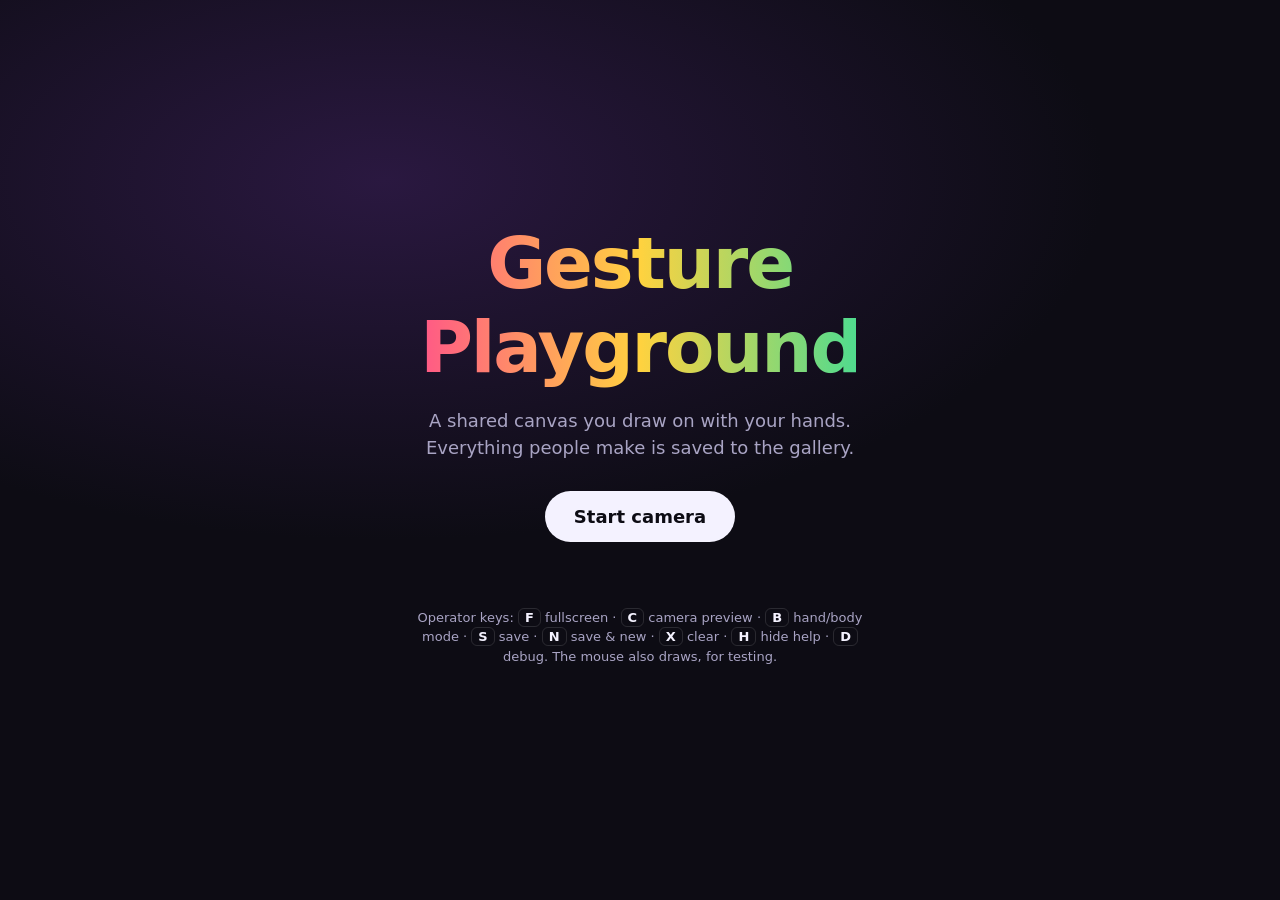
==== index.html @ fc292bc7 "Gesture drawing playground prototype Webcam hand and body tracking with MediaPipe, a p5.js wall canv" ====
<!doctype html>
<html lang="en">
<head>
<meta charset="utf-8">
<meta name="viewport" content="width=device-width,initial-scale=1">
<title>Gesture Playground</title>
<link rel="stylesheet" href="css/style.css">
</head>
<body data-mode="hands">
  <div id="stage"></div>
  <video id="cam" playsinline muted></video>
  <div id="flash"></div>

  <header class="hud top">
    <div class="brand">gesture playground <span>draw anywhere with your hands</span></div>
    <div class="right">
      <div class="seg">
        <button data-mode-btn="hands">✋ Hands</button>
        <button data-mode-btn="body">🕺 Body</button>
      </div>
      <a class="btn" href="gallery.html" target="_blank">Gallery ↗</a>
    </div>
  </header>

  <footer class="hud bottom help">
    <ul class="legend hands-only">
      <li><b>🤏</b>pinch to draw</li>
      <li><b>☝️</b>point to aim</li>
      <li><b>✋</b>open palm erases</li>
      <li><b>✊</b>fist moves the canvas</li>
      <li><b>✌️</b>next colour</li>
      <li><b>🤘</b>next brush</li>
      <li><b>👍</b>hold to save</li>
      <li><b>✋✋</b>hold both to start fresh</li>
      <li class="z"><b>↕</b>closer to the camera = thicker line</li>
    </ul>
    <ul class="legend body-only">
      <li><b>🙋</b>raise a hand above your hip to paint with it</li>
      <li><b>🙌</b>both hands over your head for sparkles</li>
      <li><b>⇆</b>step closer for a thicker brush</li>
    </ul>
    <div id="status">starting camera…</div>
  </footer>

  <div id="toast"></div>

  <div id="intro">
    <div class="card">
      <h1>Gesture Playground</h1>
      <p>A shared canvas you draw on with your hands. Everything people make is saved to the gallery.</p>
      <button id="start" class="primary">Start camera</button>
      <p id="err"></p>
      <p class="keys">Operator keys: <kbd>F</kbd> fullscreen · <kbd>C</kbd> camera preview · <kbd>B</kbd> hand/body mode · <kbd>S</kbd> save · <kbd>N</kbd> save &amp; new · <kbd>X</kbd> clear · <kbd>H</kbd> hide help · <kbd>D</kbd> debug. The mouse also draws, for testing.</p>
    </div>
  </div>

  <script src="vendor/p5.min.js"></script>
  <script type="module" src="js/app.js"></script>
</body>
</html>
---- css/style.css ----
:root {
  --bg: #0d0c14;
  --panel: rgba(20, 18, 32, 0.72);
  --line: rgba(255, 255, 255, 0.12);
  --text: #f4f2ff;
  --muted: #a9a4c4;
  --pink: #ff4d8d;
  --yellow: #ffd23f;
  --green: #3ddc97;
  --font: ui-rounded, "SF Pro Rounded", system-ui, -apple-system, "Segoe UI", sans-serif;
}
* { box-sizing: border-box; }
html, body { margin: 0; height: 100%; background: var(--bg); color: var(--text); font-family: var(--font); overflow: hidden; }
#stage, #stage canvas { position: fixed; inset: 0; display: block; }
#cam { position: absolute; width: 1px; height: 1px; opacity: 0; pointer-events: none; }

.hud { position: fixed; left: 0; right: 0; padding: 18px 24px; display: flex; align-items: center; gap: 16px; pointer-events: none; z-index: 2; }
.hud.top { top: 0; justify-content: space-between; }
.hud.bottom { bottom: 0; align-items: flex-end; justify-content: space-between; padding-right: 340px; }
.hud .right { display: flex; gap: 10px; pointer-events: auto; }
.brand { font-weight: 800; font-size: 20px; letter-spacing: -0.01em; }
.brand span { font-weight: 500; color: var(--muted); font-size: 14px; margin-left: 10px; }

.btn, .seg button, .primary {
  font: inherit; font-weight: 700; font-size: 14px; color: var(--text); text-decoration: none; cursor: pointer;
  background: var(--panel); border: 1px solid var(--line); border-radius: 999px; padding: 8px 14px; backdrop-filter: blur(10px);
}
.seg { display: flex; background: var(--panel); border: 1px solid var(--line); border-radius: 999px; padding: 3px; }
.seg button { border: 0; background: transparent; padding: 6px 12px; color: var(--muted); }
body[data-mode="hands"] [data-mode-btn="hands"], body[data-mode="body"] [data-mode-btn="body"] { background: var(--text); color: var(--bg); }

.legend { list-style: none; margin: 0; padding: 0; display: flex; flex-wrap: wrap; gap: 8px; max-width: 980px; }
.legend li { background: var(--panel); border: 1px solid var(--line); border-radius: 999px; padding: 7px 14px 7px 8px; font-size: 15px; font-weight: 600; display: flex; align-items: center; gap: 8px; backdrop-filter: blur(10px); }
.legend li b { font-size: 20px; line-height: 1; }
.legend li.z { color: var(--muted); }
body[data-mode="hands"] .body-only, body[data-mode="body"] .hands-only { display: none; }
body.hide-help .help .legend { display: none; }
#status { color: var(--muted); font-size: 12px; font-variant-numeric: tabular-nums; white-space: nowrap; position: fixed; right: 24px; top: 64px; }

#toast {
  position: fixed; left: 50%; top: 80px; transform: translate(-50%, -20px); opacity: 0; transition: .25s ease;
  background: var(--text); color: var(--bg); font-weight: 800; font-size: 20px; padding: 12px 22px; border-radius: 999px; z-index: 5; pointer-events: none;
}
#toast.show { opacity: 1; transform: translate(-50%, 0); }
#flash { position: fixed; inset: 0; background: #fff; opacity: 0; pointer-events: none; z-index: 4; }
#flash.go { animation: flash .6s ease-out; }
@keyframes flash { from { opacity: .7; } to { opacity: 0; } }

#intro { position: fixed; inset: 0; display: grid; place-items: center; z-index: 10; background: radial-gradient(1200px 600px at 30% 20%, #2a1840 0%, var(--bg) 60%); }
#intro .card { max-width: 560px; padding: 40px; text-align: center; }
#intro h1 { font-size: clamp(40px, 7vw, 72px); margin: 0 0 12px; letter-spacing: -0.03em; background: linear-gradient(90deg, var(--pink), var(--yellow), var(--green)); -webkit-background-clip: text; background-clip: text; color: transparent; }
#intro p { color: var(--muted); font-size: 18px; line-height: 1.5; }
.primary { font-size: 18px; padding: 14px 28px; background: var(--text); color: var(--bg); margin: 12px 0; }
#intro.loading .primary { opacity: .6; pointer-events: none; }
#err { color: var(--pink) !important; min-height: 1em; }
.keys { font-size: 13px !important; }
kbd { font: inherit; font-weight: 700; border: 1px solid var(--line); border-radius: 6px; padding: 1px 6px; color: var(--text); }
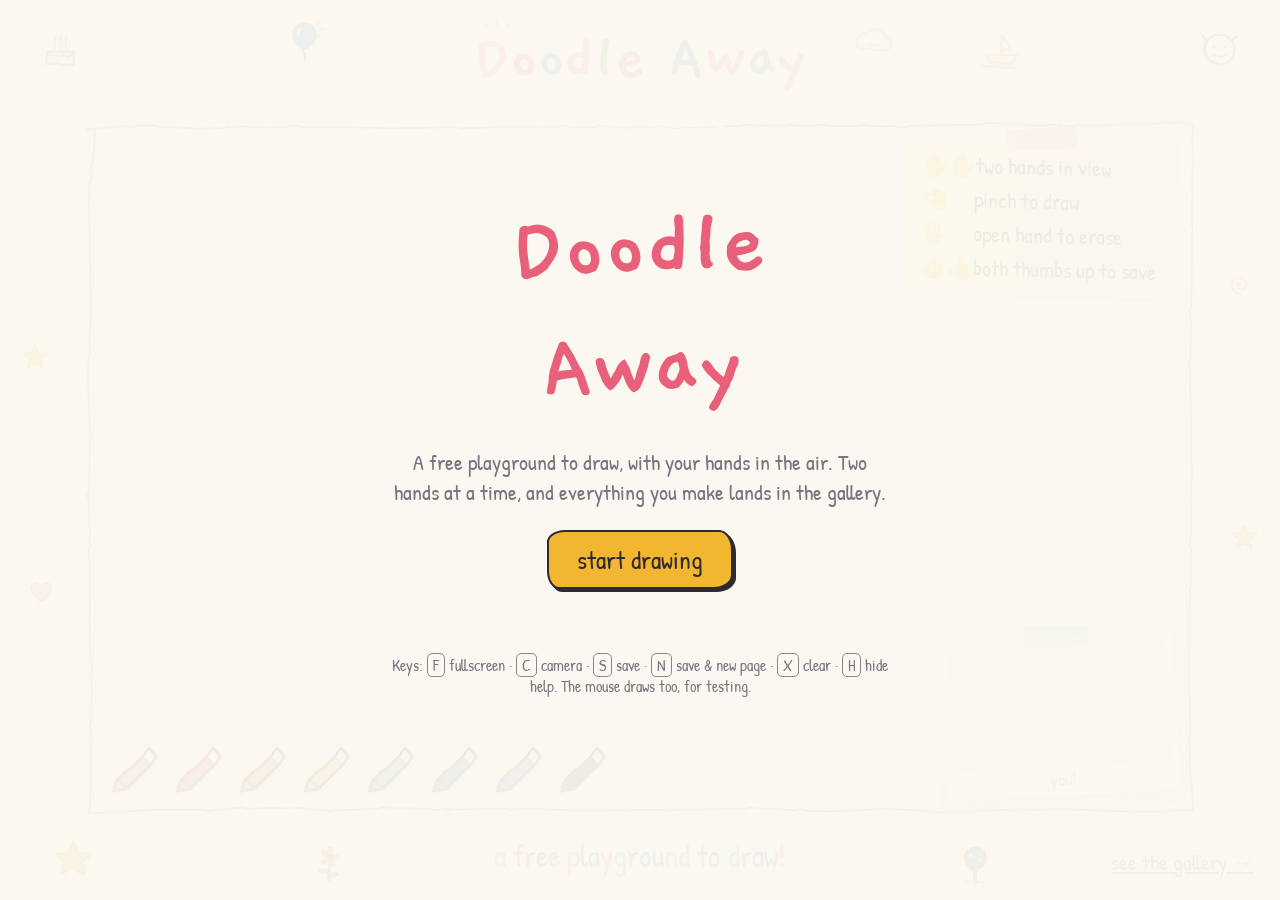
==== commit a5722716: "Doodle Away restyle: two hands only, three gestures Hand-drawn paper look from the Doodle Away sheet" ====
--- a/index.html
+++ b/index.html
@@ -3,54 +3,65 @@
 <head>
 <meta charset="utf-8">
 <meta name="viewport" content="width=device-width,initial-scale=1">
-<title>Gesture Playground</title>
+<title>Doodle Away</title>
 <link rel="stylesheet" href="css/style.css">
 </head>
-<body data-mode="hands">
+<body class="wall">
+  <!-- wobble filter that makes SVG lines look hand-drawn -->
+  <svg width="0" height="0" style="position:absolute">
+    <filter id="wobble"><feTurbulence type="fractalNoise" baseFrequency="0.035" numOctaves="2" seed="3"/><feDisplacementMap in="SourceGraphic" scale="3"/></filter>
+  </svg>
+
+  <svg id="frame" class="frame"><path/></svg>
+
+  <h1 id="title" class="title" aria-label="Doodle Away"></h1>
+  <p id="tagline" class="tagline"></p>
+
+  <!-- margin doodles -->
+  <i class="doodle" data-doodle="cake" style="left:3%;top:3%"></i>
+  <i class="doodle" data-doodle="balloon" style="left:22%;top:2%"></i>
+  <i class="doodle" data-doodle="sun" style="left:37%;top:1.5%"></i>
+  <i class="doodle" data-doodle="cloud" style="right:30%;top:2%"></i>
+  <i class="doodle" data-doodle="boat" style="right:20%;top:3%"></i>
+  <i class="doodle" data-doodle="smiley" style="right:3%;top:3%"></i>
+  <i class="doodle sm" data-doodle="star" style="left:1.6%;top:38%"></i>
+  <i class="doodle sm" data-doodle="heart" style="left:2%;top:64%"></i>
+  <i class="doodle sm" data-doodle="star" style="right:1.6%;top:58%"></i>
+  <i class="doodle sm" data-doodle="swirl" style="right:2%;top:30%"></i>
+  <i class="doodle" data-doodle="star" style="left:4%;bottom:2%"></i>
+  <i class="doodle" data-doodle="tree" style="right:22%;bottom:1.5%"></i>
+  <i class="doodle" data-doodle="flower" style="left:24%;bottom:1.5%"></i>
+
   <div id="stage"></div>
-  <video id="cam" playsinline muted></video>
-  <div id="flash"></div>
+  <div id="tray" class="tray"></div>
 
-  <header class="hud top">
-    <div class="brand">gesture playground <span>draw anywhere with your hands</span></div>
-    <div class="right">
-      <div class="seg">
-        <button data-mode-btn="hands">✋ Hands</button>
-        <button data-mode-btn="body">🕺 Body</button>
-      </div>
-      <a class="btn" href="gallery.html" target="_blank">Gallery ↗</a>
-    </div>
-  </header>
+  <!-- how to play: just three things -->
+  <ul class="howto help">
+    <li><b>✋✋</b>two hands in view</li>
+    <li><b>🤏</b>pinch to draw</li>
+    <li><b>🖐</b>open hand to erase</li>
+    <li><b>👍👍</b>both thumbs up to save</li>
+  </ul>
 
-  <footer class="hud bottom help">
-    <ul class="legend hands-only">
-      <li><b>🤏</b>pinch to draw</li>
-      <li><b>☝️</b>point to aim</li>
-      <li><b>✋</b>open palm erases</li>
-      <li><b>✊</b>fist moves the canvas</li>
-      <li><b>✌️</b>next colour</li>
-      <li><b>🤘</b>next brush</li>
-      <li><b>👍</b>hold to save</li>
-      <li><b>✋✋</b>hold both to start fresh</li>
-      <li class="z"><b>↕</b>closer to the camera = thicker line</li>
-    </ul>
-    <ul class="legend body-only">
-      <li><b>🙋</b>raise a hand above your hip to paint with it</li>
-      <li><b>🙌</b>both hands over your head for sparkles</li>
-      <li><b>⇆</b>step closer for a thicker brush</li>
-    </ul>
-    <div id="status">starting camera…</div>
-  </footer>
+  <div class="bubble">Bring in your other hand too! ✋ + ✋</div>
+
+  <figure class="polaroid">
+    <video id="cam" playsinline muted></video>
+    <figcaption>you!</figcaption>
+  </figure>
+
+  <a class="gallery-link" href="gallery.html" target="_blank">see the gallery →</a>
 
   <div id="toast"></div>
+  <div id="flash"></div>
 
   <div id="intro">
     <div class="card">
-      <h1>Gesture Playground</h1>
-      <p>A shared canvas you draw on with your hands. Everything people make is saved to the gallery.</p>
-      <button id="start" class="primary">Start camera</button>
+      <h2>Doodle Away</h2>
+      <p>A free playground to draw, with your hands in the air. Two hands at a time, and everything you make lands in the gallery.</p>
+      <button id="start" class="btn primary">start drawing</button>
       <p id="err"></p>
-      <p class="keys">Operator keys: <kbd>F</kbd> fullscreen · <kbd>C</kbd> camera preview · <kbd>B</kbd> hand/body mode · <kbd>S</kbd> save · <kbd>N</kbd> save &amp; new · <kbd>X</kbd> clear · <kbd>H</kbd> hide help · <kbd>D</kbd> debug. The mouse also draws, for testing.</p>
+      <p class="keys">Keys: <kbd>F</kbd> fullscreen · <kbd>C</kbd> camera · <kbd>S</kbd> save · <kbd>N</kbd> save &amp; new page · <kbd>X</kbd> clear · <kbd>H</kbd> hide help. The mouse draws too, for testing.</p>
     </div>
   </div>
 
--- a/css/style.css
+++ b/css/style.css
@@ -1,57 +1,111 @@
+@font-face { font-family: 'Patrick Hand'; src: url(../fonts/patrick-hand.woff2) format('woff2'); font-display: block; }
+@font-face { font-family: 'Gaegu'; src: url(../fonts/gaegu-bold.woff2) format('woff2'); font-weight: 700; font-display: block; }
+
 :root {
-  --bg: #0d0c14;
-  --panel: rgba(20, 18, 32, 0.72);
-  --line: rgba(255, 255, 255, 0.12);
-  --text: #f4f2ff;
-  --muted: #a9a4c4;
-  --pink: #ff4d8d;
-  --yellow: #ffd23f;
-  --green: #3ddc97;
-  --font: ui-rounded, "SF Pro Rounded", system-ui, -apple-system, "Segoe UI", sans-serif;
+  --paper: #fbf8f1;
+  --pencil: #8b8780;
+  --ink: #2d2a32;
+  --muted: #7a7480;
+  --pink: #e8607a;
+  --red: #d9463b;
+  --teal: #2a8c95;
+  --green: #5aa85f;
+  --yellow: #f2b630;
+  --purple: #7b63c6;
+  --hand: 'Patrick Hand', 'Comic Sans MS', 'Chalkboard SE', cursive;
+  --title: 'Gaegu', 'Patrick Hand', cursive;
 }
 * { box-sizing: border-box; }
-html, body { margin: 0; height: 100%; background: var(--bg); color: var(--text); font-family: var(--font); overflow: hidden; }
-#stage, #stage canvas { position: fixed; inset: 0; display: block; }
-#cam { position: absolute; width: 1px; height: 1px; opacity: 0; pointer-events: none; }
+html, body { margin: 0; height: 100%; color: var(--ink); font-family: var(--hand); }
+body {
+  background-color: var(--paper);
+  /* faint paper grain */
+  background-image:
+    radial-gradient(rgba(120, 100, 70, .05) 1px, transparent 1.2px),
+    radial-gradient(rgba(120, 100, 70, .04) 1px, transparent 1.2px);
+  background-size: 7px 7px, 11px 11px;
+  background-position: 0 0, 3px 5px;
+}
+body.wall { overflow: hidden; }
 
-.hud { position: fixed; left: 0; right: 0; padding: 18px 24px; display: flex; align-items: center; gap: 16px; pointer-events: none; z-index: 2; }
-.hud.top { top: 0; justify-content: space-between; }
-.hud.bottom { bottom: 0; align-items: flex-end; justify-content: space-between; padding-right: 340px; }
-.hud .right { display: flex; gap: 10px; pointer-events: auto; }
-.brand { font-weight: 800; font-size: 20px; letter-spacing: -0.01em; }
-.brand span { font-weight: 500; color: var(--muted); font-size: 14px; margin-left: 10px; }
+.frame { position: fixed; inset: 0; width: 100%; height: 100%; pointer-events: none; }
+.frame path { fill: none; stroke: var(--pencil); stroke-width: 1.6; filter: url(#wobble); }
+#stage, #stage canvas { position: fixed; inset: 0; display: block; z-index: 2; }
 
-.btn, .seg button, .primary {
-  font: inherit; font-weight: 700; font-size: 14px; color: var(--text); text-decoration: none; cursor: pointer;
-  background: var(--panel); border: 1px solid var(--line); border-radius: 999px; padding: 8px 14px; backdrop-filter: blur(10px);
+.title {
+  position: fixed; left: 50%; top: max(14px, 3vh); transform: translateX(-50%); margin: 0; z-index: 3;
+  font-family: var(--title); font-weight: 700; font-size: clamp(44px, 7.2vh, 92px); line-height: 1; white-space: nowrap;
+  background: var(--paper); padding: 0 18px;
 }
-.seg { display: flex; background: var(--panel); border: 1px solid var(--line); border-radius: 999px; padding: 3px; }
-.seg button { border: 0; background: transparent; padding: 6px 12px; color: var(--muted); }
-body[data-mode="hands"] [data-mode-btn="hands"], body[data-mode="body"] [data-mode-btn="body"] { background: var(--text); color: var(--bg); }
+.title span { display: inline-block; transform: rotate(var(--r, 0deg)); }
+.title .sp { width: .35em; }
+.tagline {
+  position: fixed; left: 50%; bottom: max(14px, 2.6vh); transform: translateX(-50%); margin: 0; z-index: 3;
+  font-size: clamp(22px, 3.4vh, 38px); white-space: nowrap;
+}
+.doodle { position: fixed; width: clamp(34px, 5vh, 60px); height: clamp(34px, 5vh, 60px); z-index: 1; filter: url(#wobble); }
+.doodle.sm { width: clamp(24px, 3.4vh, 40px); height: clamp(24px, 3.4vh, 40px); }
+.doodle svg { width: 100%; height: 100%; display: block; }
 
-.legend { list-style: none; margin: 0; padding: 0; display: flex; flex-wrap: wrap; gap: 8px; max-width: 980px; }
-.legend li { background: var(--panel); border: 1px solid var(--line); border-radius: 999px; padding: 7px 14px 7px 8px; font-size: 15px; font-weight: 600; display: flex; align-items: center; gap: 8px; backdrop-filter: blur(10px); }
-.legend li b { font-size: 20px; line-height: 1; }
-.legend li.z { color: var(--muted); }
-body[data-mode="hands"] .body-only, body[data-mode="body"] .hands-only { display: none; }
-body.hide-help .help .legend { display: none; }
-#status { color: var(--muted); font-size: 12px; font-variant-numeric: tabular-nums; white-space: nowrap; position: fixed; right: 24px; top: 64px; }
+.tray { position: fixed; display: flex; gap: 10px; z-index: 3; pointer-events: none; }
+.marker svg { width: 100%; height: 100%; display: block; filter: url(#wobble); }
+
+.howto {
+  position: fixed; right: calc(max(56px, 7vw) + 16px); top: calc(max(96px, 14vh) + 14px); z-index: 3;
+  list-style: none; margin: 0; padding: 12px 16px; display: grid; gap: 4px; font-size: 22px;
+  background: #fff7c9; transform: rotate(1.5deg); box-shadow: 2px 3px 0 rgba(0, 0, 0, .07);
+}
+.howto::before { /* washi tape */
+  content: ''; position: absolute; left: 50%; top: -12px; width: 70px; height: 22px; transform: translateX(-50%) rotate(-4deg);
+  background: rgba(232, 96, 122, .45);
+}
+.howto b { display: inline-block; min-width: 2.4em; }
+body.hide-help .howto { display: none; }
+
+.bubble {
+  position: fixed; left: 50%; top: 45%; transform: translate(-50%, -50%) scale(.9); z-index: 4; opacity: 0; transition: .25s;
+  font-size: clamp(26px, 4vh, 44px); padding: 14px 28px; background: #fff; border: 2.5px solid var(--ink);
+  border-radius: 30px 26px 32px 24px / 24px 30px 26px 32px; pointer-events: none;
+}
+body.one-hand .bubble { opacity: 1; transform: translate(-50%, -50%) scale(1); }
+
+.polaroid {
+  position: fixed; right: calc(max(56px, 7vw) + 14px); bottom: calc(max(70px, 10vh) + 14px); z-index: 3; margin: 0;
+  background: #fff; padding: 8px 8px 4px; box-shadow: 2px 4px 10px rgba(0, 0, 0, .12); transform: rotate(-3deg);
+}
+.polaroid::before {
+  content: ''; position: absolute; left: 50%; top: -11px; width: 64px; height: 20px; transform: translateX(-50%) rotate(3deg);
+  background: rgba(42, 140, 149, .35);
+}
+.polaroid video { display: block; width: min(220px, 17vw); aspect-ratio: 16/9; object-fit: cover; transform: scaleX(-1); background: #eee; }
+.polaroid figcaption { text-align: center; font-size: 18px; color: var(--muted); }
+body.hide-cam .polaroid { display: none; }
+
+.gallery-link { position: fixed; right: max(16px, 2vw); bottom: max(14px, 2.6vh); z-index: 3; color: var(--teal); font-size: 22px; }
+
+.btn {
+  font: inherit; font-size: 20px; color: var(--ink); cursor: pointer; text-decoration: none; display: inline-block;
+  background: #fff; border: 2.5px solid var(--ink); padding: 6px 18px;
+  border-radius: 18px 14px 20px 12px / 12px 20px 14px 18px; box-shadow: 3px 3px 0 var(--ink);
+}
+.btn:hover { transform: translate(-1px, -1px); box-shadow: 4px 4px 0 var(--ink); }
+.btn.primary { background: var(--yellow); font-size: 26px; padding: 10px 28px; }
 
 #toast {
-  position: fixed; left: 50%; top: 80px; transform: translate(-50%, -20px); opacity: 0; transition: .25s ease;
-  background: var(--text); color: var(--bg); font-weight: 800; font-size: 20px; padding: 12px 22px; border-radius: 999px; z-index: 5; pointer-events: none;
+  position: fixed; left: 50%; top: calc(max(96px, 14vh) + 20px); transform: translate(-50%, -16px) rotate(-1.5deg); opacity: 0; transition: .25s; z-index: 6;
+  background: #fff; border: 2.5px solid var(--ink); font-size: 28px; padding: 8px 22px; pointer-events: none;
+  border-radius: 20px 14px 22px 12px / 12px 22px 14px 20px;
 }
-#toast.show { opacity: 1; transform: translate(-50%, 0); }
-#flash { position: fixed; inset: 0; background: #fff; opacity: 0; pointer-events: none; z-index: 4; }
+#toast.show { opacity: 1; transform: translate(-50%, 0) rotate(-1.5deg); }
+#flash { position: fixed; inset: 0; background: #fff; opacity: 0; pointer-events: none; z-index: 5; }
 #flash.go { animation: flash .6s ease-out; }
-@keyframes flash { from { opacity: .7; } to { opacity: 0; } }
+@keyframes flash { from { opacity: .85; } to { opacity: 0; } }
 
-#intro { position: fixed; inset: 0; display: grid; place-items: center; z-index: 10; background: radial-gradient(1200px 600px at 30% 20%, #2a1840 0%, var(--bg) 60%); }
-#intro .card { max-width: 560px; padding: 40px; text-align: center; }
-#intro h1 { font-size: clamp(40px, 7vw, 72px); margin: 0 0 12px; letter-spacing: -0.03em; background: linear-gradient(90deg, var(--pink), var(--yellow), var(--green)); -webkit-background-clip: text; background-clip: text; color: transparent; }
-#intro p { color: var(--muted); font-size: 18px; line-height: 1.5; }
-.primary { font-size: 18px; padding: 14px 28px; background: var(--text); color: var(--bg); margin: 12px 0; }
-#intro.loading .primary { opacity: .6; pointer-events: none; }
-#err { color: var(--pink) !important; min-height: 1em; }
-.keys { font-size: 13px !important; }
-kbd { font: inherit; font-weight: 700; border: 1px solid var(--line); border-radius: 6px; padding: 1px 6px; color: var(--text); }
+#intro { position: fixed; inset: 0; display: grid; place-items: center; z-index: 10; background: rgba(251, 248, 241, .94); }
+#intro .card { max-width: 560px; padding: 32px; text-align: center; }
+#intro h2 { font-family: var(--title); font-size: clamp(56px, 10vw, 96px); margin: 0 0 8px; color: var(--pink); transform: rotate(-2deg); }
+#intro p { font-size: 22px; line-height: 1.35; color: var(--muted); }
+#intro.loading .btn { opacity: .6; pointer-events: none; }
+#err { color: var(--red) !important; min-height: 1em; }
+.keys { font-size: 16px !important; }
+kbd { font: inherit; border: 1.5px solid var(--pencil); border-radius: 5px; padding: 0 5px; }
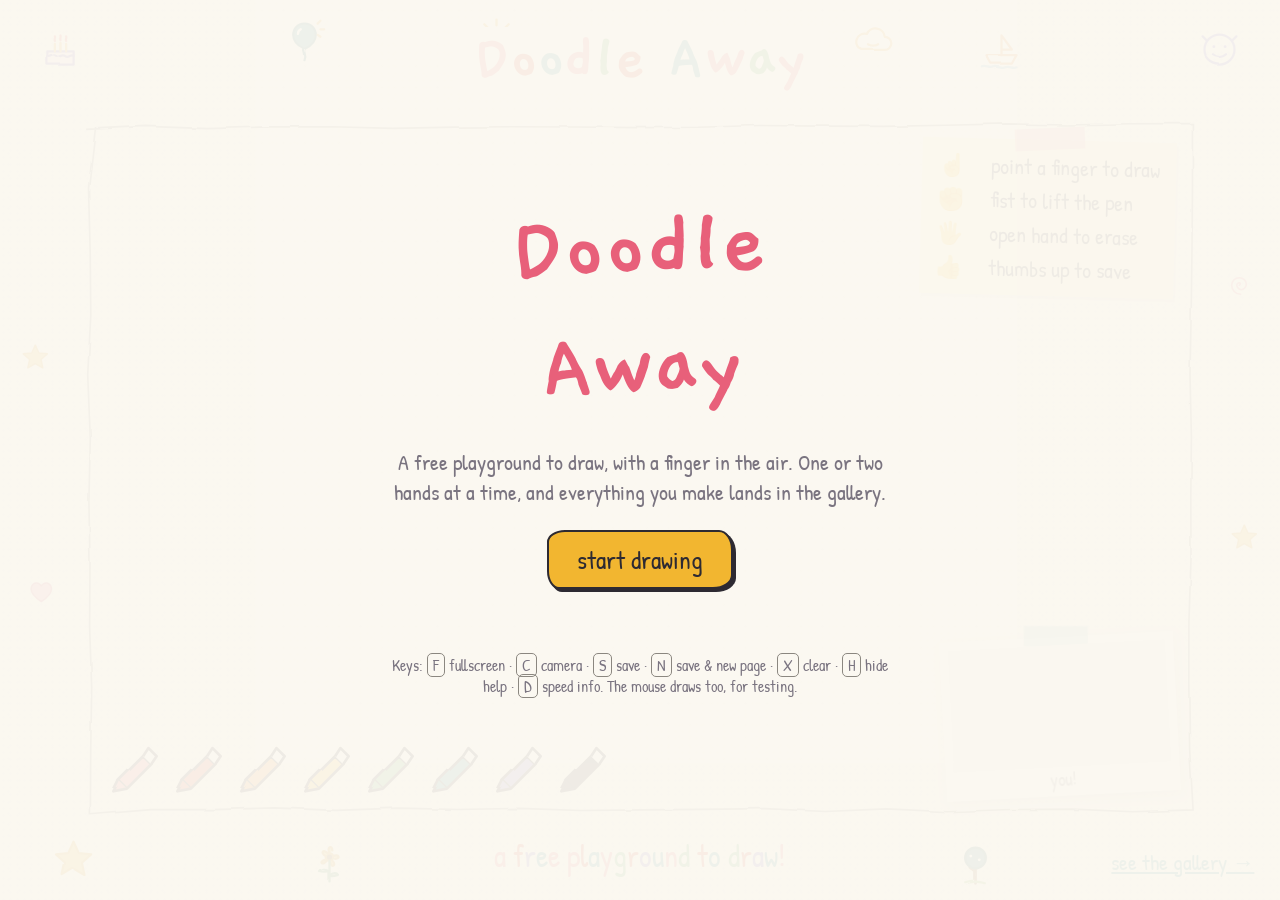
==== commit 507540bb: "Draw with the index finger, one or two hands, less lag - Pointing with the index finger draws; fist " ====
--- a/index.html
+++ b/index.html
@@ -37,13 +37,11 @@
 
   <!-- how to play: just three things -->
   <ul class="howto help">
-    <li><b>✋✋</b>two hands in view</li>
-    <li><b>🤏</b>pinch to draw</li>
+    <li><b>☝️</b>point a finger to draw</li>
+    <li><b>✊</b>fist to lift the pen</li>
     <li><b>🖐</b>open hand to erase</li>
-    <li><b>👍👍</b>both thumbs up to save</li>
+    <li><b>👍</b>thumbs up to save</li>
   </ul>
-
-  <div class="bubble">Bring in your other hand too! ✋ + ✋</div>
 
   <figure class="polaroid">
     <video id="cam" playsinline muted></video>
@@ -58,10 +56,10 @@
   <div id="intro">
     <div class="card">
       <h2>Doodle Away</h2>
-      <p>A free playground to draw, with your hands in the air. Two hands at a time, and everything you make lands in the gallery.</p>
+      <p>A free playground to draw, with a finger in the air. One or two hands at a time, and everything you make lands in the gallery.</p>
       <button id="start" class="btn primary">start drawing</button>
       <p id="err"></p>
-      <p class="keys">Keys: <kbd>F</kbd> fullscreen · <kbd>C</kbd> camera · <kbd>S</kbd> save · <kbd>N</kbd> save &amp; new page · <kbd>X</kbd> clear · <kbd>H</kbd> hide help. The mouse draws too, for testing.</p>
+      <p class="keys">Keys: <kbd>F</kbd> fullscreen · <kbd>C</kbd> camera · <kbd>S</kbd> save · <kbd>N</kbd> save &amp; new page · <kbd>X</kbd> clear · <kbd>H</kbd> hide help · <kbd>D</kbd> speed info. The mouse draws too, for testing.</p>
     </div>
   </div>
 
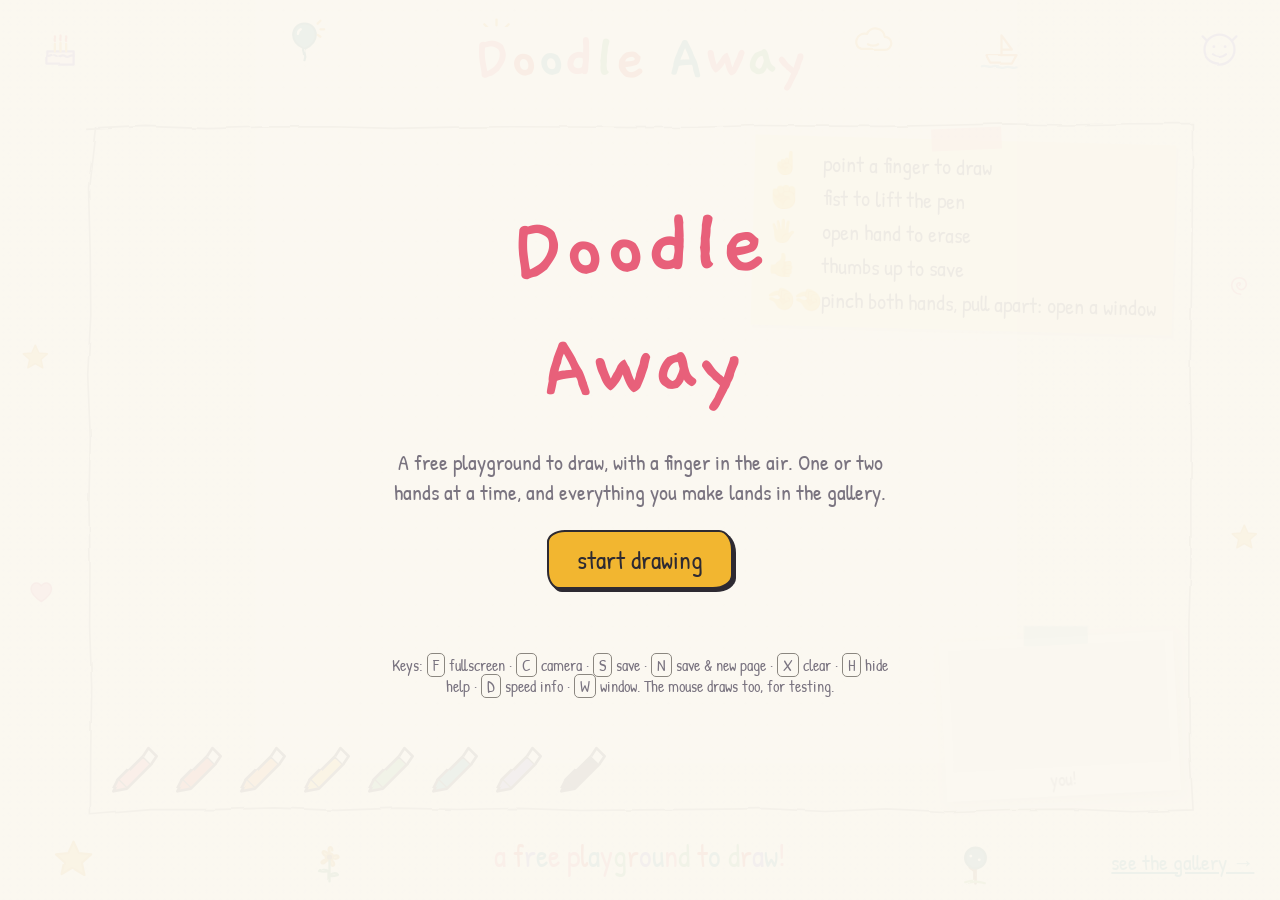
==== commit 8c50fb95: "Stretch-open window into the real world, smooth curved strokes - Pinch with both hands close togethe" ====
--- a/index.html
+++ b/index.html
@@ -41,6 +41,7 @@
     <li><b>✊</b>fist to lift the pen</li>
     <li><b>🖐</b>open hand to erase</li>
     <li><b>👍</b>thumbs up to save</li>
+    <li><b>🤏🤏</b>pinch both hands, pull apart: open a window</li>
   </ul>
 
   <figure class="polaroid">
@@ -59,7 +60,7 @@
       <p>A free playground to draw, with a finger in the air. One or two hands at a time, and everything you make lands in the gallery.</p>
       <button id="start" class="btn primary">start drawing</button>
       <p id="err"></p>
-      <p class="keys">Keys: <kbd>F</kbd> fullscreen · <kbd>C</kbd> camera · <kbd>S</kbd> save · <kbd>N</kbd> save &amp; new page · <kbd>X</kbd> clear · <kbd>H</kbd> hide help · <kbd>D</kbd> speed info. The mouse draws too, for testing.</p>
+      <p class="keys">Keys: <kbd>F</kbd> fullscreen · <kbd>C</kbd> camera · <kbd>S</kbd> save · <kbd>N</kbd> save &amp; new page · <kbd>X</kbd> clear · <kbd>H</kbd> hide help · <kbd>D</kbd> speed info · <kbd>W</kbd> window. The mouse draws too, for testing.</p>
     </div>
   </div>
 
